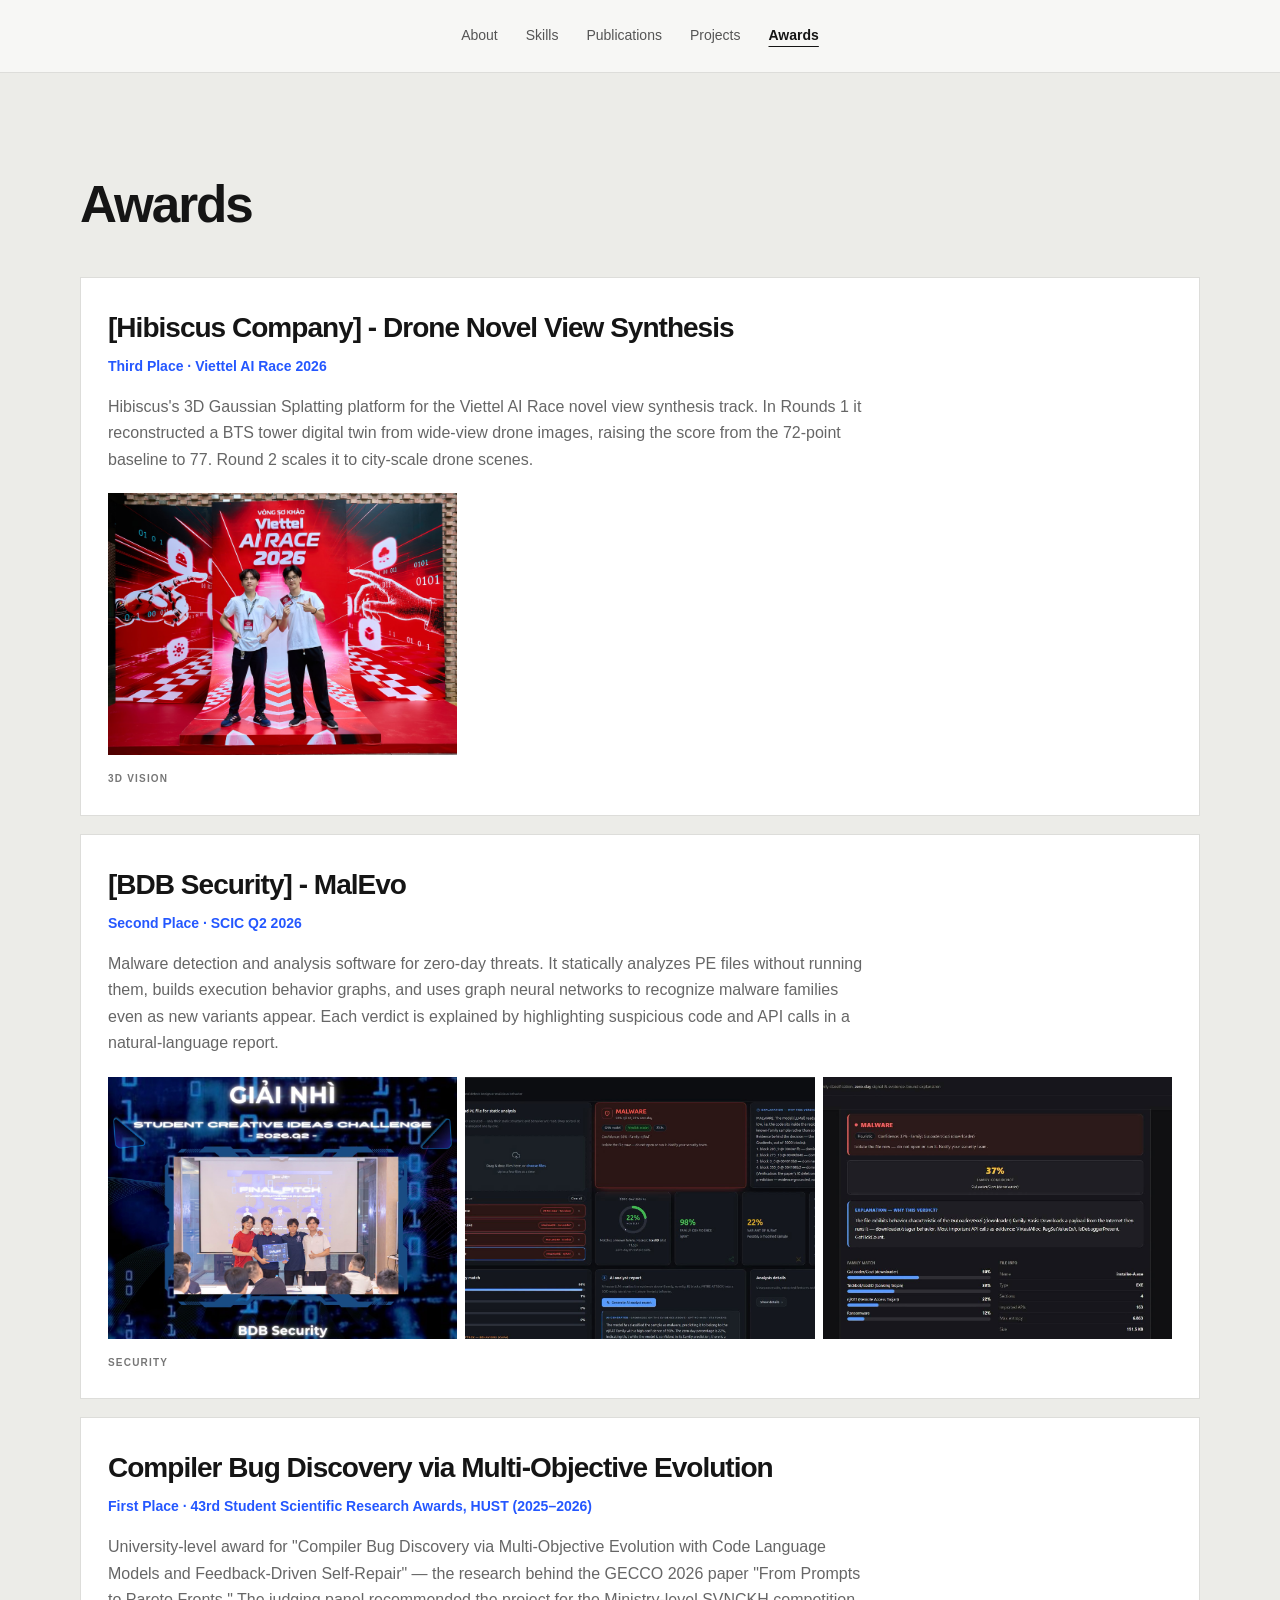
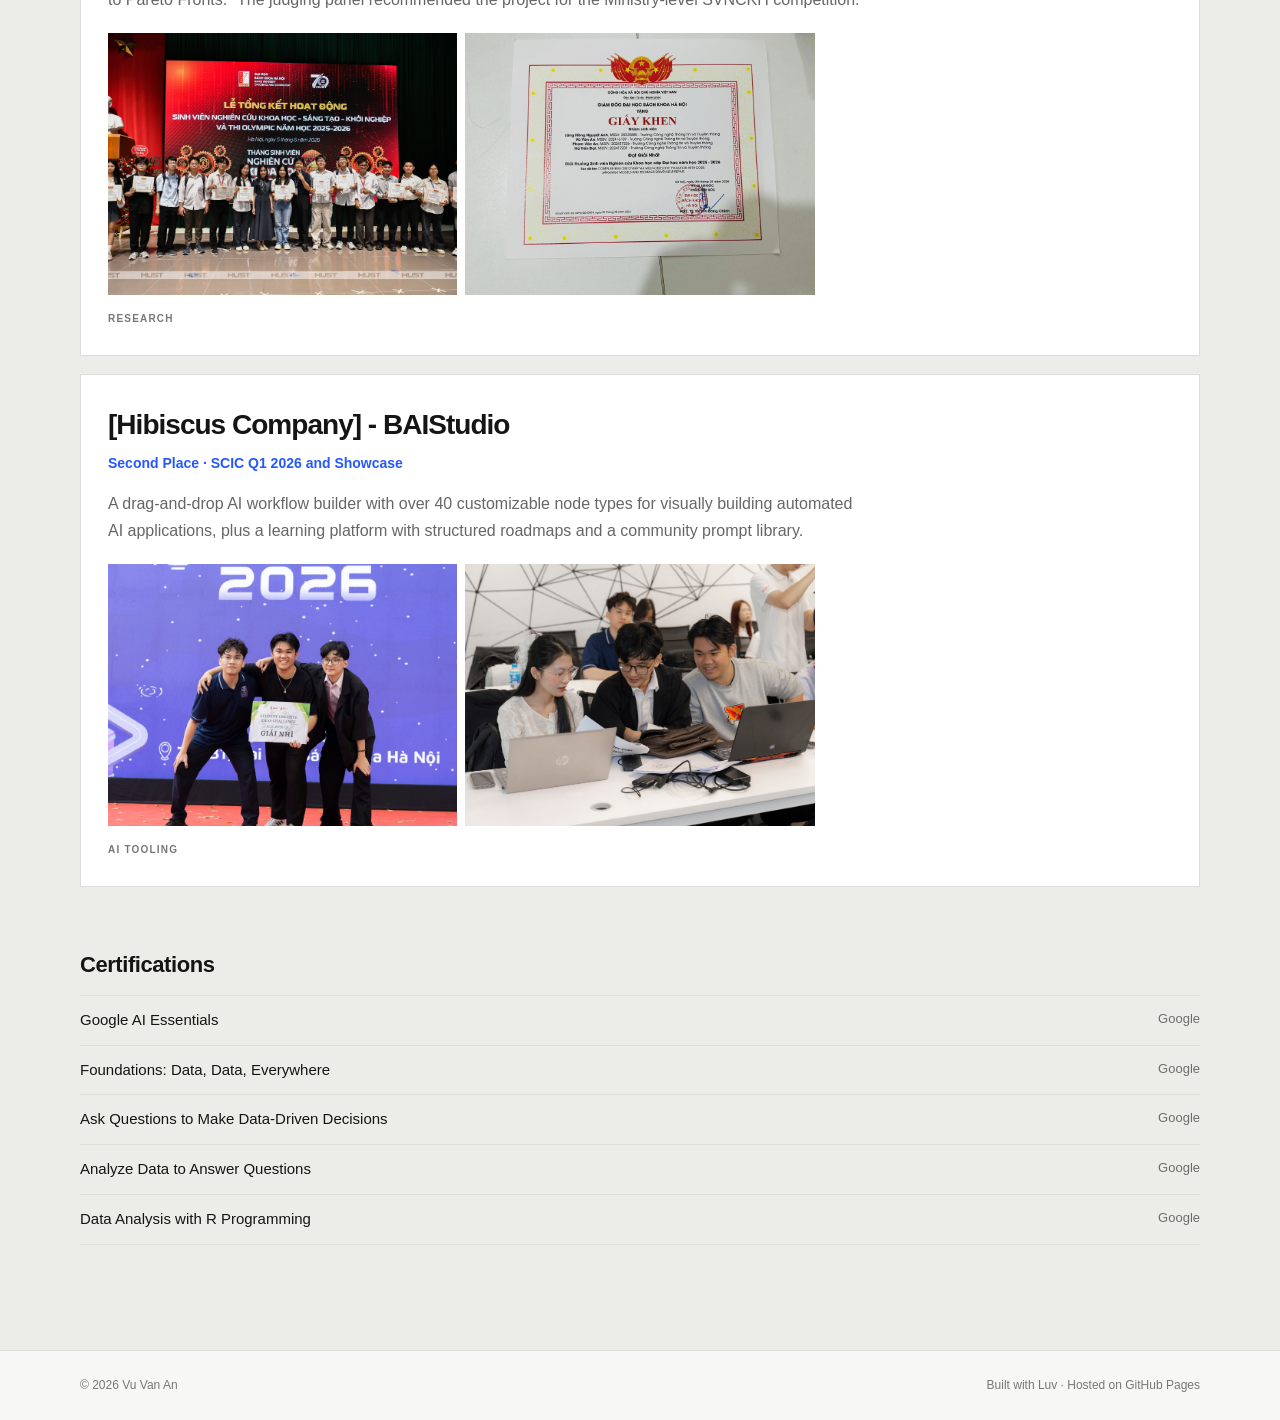
==== awards.html @ 570ce776 "16/09" ====
<!DOCTYPE html>
<html lang="en">
<head>
  <meta charset="UTF-8">
  <meta name="viewport" content="width=device-width, initial-scale=1.0">
  <meta name="description" content="Awards and competition results of Vu Van An.">
  <meta name="author" content="Vu Van An">
  <title>Awards — Vu Van An</title>
  <link rel="stylesheet" href="style.css">
  <script src="script.js" defer></script>
</head>
<body>
  <header class="site-header">
    <div class="container nav-wrap">
      <button class="nav-toggle" aria-label="Toggle navigation" aria-expanded="false" aria-controls="nav">☰</button>
      <nav class="nav" id="nav">
        <a href="index.html">About</a>
        <a href="skills.html">Skills</a>
        <a href="publications.html">Publications</a>
        <a href="projects.html">Projects</a>
        <a href="awards.html" aria-current="page">Awards</a>
      </nav>
    </div>
  </header>

  <main>
    <section class="alt-section" id="awards">
      <div class="container">
        <div class="section-heading">
          <h2>Awards</h2>
        </div>
        <div class="project-grid">
          <article class="project-card award-card">
            <div>
              <h3>[Hibiscus Company] - Drone Novel View Synthesis</h3>
              <p class="award">Third Place · Viettel AI Race 2026</p>
              <p>
                Hibiscus's 3D Gaussian Splatting platform for the Viettel AI Race
                novel view synthesis track. In Rounds 1 it reconstructed a BTS tower
                digital twin from wide-view drone images, raising the score from the
                72-point baseline to 77. Round 2 scales it to city-scale drone scenes.
              </p>
              <div class="award-gallery">
                <a href="assets/VAR/var-award.jpg" target="_blank" rel="noreferrer"><img src="assets/VAR/var-award.jpg" alt="Hibiscus Company team at the Viettel AI Race 2026 preliminary round" loading="lazy"></a>
              </div>
              <p class="award-tag">3D VISION</p>
            </div>
          </article>
          <article class="project-card award-card">
            <div>
              <h3>[BDB Security] - MalEvo</h3>
              <p class="award">Second Place · SCIC Q2 2026</p>
              <p>
                Malware detection and analysis software for zero-day threats. It
                statically analyzes PE files without running them, builds execution
                behavior graphs, and uses graph neural networks to recognize malware
                families even as new variants appear. Each verdict is explained by
                highlighting suspicious code and API calls in a natural-language report.
              </p>
              <div class="award-gallery">
                <a href="assets/MalEvo/763050922_2283160165846867_1742428368838067039_n.jpg" target="_blank" rel="noreferrer"><img src="assets/MalEvo/763050922_2283160165846867_1742428368838067039_n.jpg" alt="SCIC 2026 Q2 Second Place announcement for BDB Security" loading="lazy"></a>
                <a href="assets/MalEvo/762602543_1412405730940641_3702227602363634819_n.jpg" target="_blank" rel="noreferrer"><img src="assets/MalEvo/762602543_1412405730940641_3702227602363634819_n.jpg" alt="MalEvo dashboard showing a malware verdict, family match, and explanation" loading="lazy"></a>
                <a href="assets/MalEvo/763098585_4349172762063770_8529040585460592469_n.jpg" target="_blank" rel="noreferrer"><img src="assets/MalEvo/763098585_4349172762063770_8529040585460592469_n.jpg" alt="MalEvo file analysis view with family confidence and API-call evidence" loading="lazy"></a>
              </div>
              <p class="award-tag">SECURITY</p>
            </div>
          </article>
          <article class="project-card award-card">
            <div>
              <h3>Compiler Bug Discovery via Multi-Objective Evolution</h3>
              <p class="award">First Place · 43rd Student Scientific Research Awards, HUST (2025–2026)</p>
              <p>
                University-level award for "Compiler Bug Discovery via Multi-Objective
                Evolution with Code Language Models and Feedback-Driven Self-Repair" —
                the research behind the GECCO 2026 paper "From Prompts to Pareto Fronts."
                The judging panel recommended the project for the Ministry-level SVNCKH
                competition.
              </p>
              <div class="award-gallery">
                <a href="assets/SVNCKH/716571022_1353360066917840_2851237770165479344_n.jpg" target="_blank" rel="noreferrer"><img src="assets/SVNCKH/716571022_1353360066917840_2851237770165479344_n.jpg" alt="Award ceremony for HUST's 2025–2026 Student Scientific Research, Innovation and Startup program" loading="lazy"></a>
                <a href="assets/SVNCKH/svnckh-certificate.jpg" target="_blank" rel="noreferrer"><img src="assets/SVNCKH/svnckh-certificate.jpg" alt="First Place certificate from the 43rd HUST Student Scientific Research Awards" loading="lazy"></a>
              </div>
              <p class="award-tag">RESEARCH</p>
            </div>
          </article>
          <article class="project-card award-card">
            <div>
              <h3>[Hibiscus Company] - BAIStudio</h3>
              <p class="award">Second Place · SCIC Q1 2026 and Showcase</p>
              <p>
                A drag-and-drop AI workflow builder with over 40 customizable node
                types for visually building automated AI applications, plus a learning
                platform with structured roadmaps and a community prompt library.
              </p>
              <div class="award-gallery">
                <a href="assets/BaiStudio/658370476_919421867732420_9063744870353388504_n.jpg" target="_blank" rel="noreferrer"><img src="assets/BaiStudio/658370476_919421867732420_9063744870353388504_n.jpg" alt="Team holding the SCIC 2026 Q1 Second Place certificate" loading="lazy"></a>
                <a href="assets/BaiStudio/655761018_919422111065729_2312720826480741597_n.jpg" target="_blank" rel="noreferrer"><img src="assets/BaiStudio/655761018_919422111065729_2312720826480741597_n.jpg" alt="Team working on BAIStudio during SCIC 2026 Q1" loading="lazy"></a>
              </div>
              <p class="award-tag">AI TOOLING</p>
            </div>
          </article>
        </div>

        <div class="certs" id="certifications">
          <h3>Certifications</h3>
          <ul>
            <li>Google AI Essentials<span>Google</span></li>
            <li>Foundations: Data, Data, Everywhere<span>Google</span></li>
            <li>Ask Questions to Make Data-Driven Decisions<span>Google</span></li>
            <li>Analyze Data to Answer Questions<span>Google</span></li>
            <li>Data Analysis with R Programming<span>Google</span></li>
          </ul>
        </div>
      </div>
    </section>
  </main>

  <footer>
    <div class="container footer-wrap">
      <span>© 2026 Vu Van An</span>
      <span>Built with Luv · Hosted on GitHub Pages</span>
    </div>
  </footer>
</body>
</html>
---- style.css ----
:root {
  --bg: #f7f7f5;
  --surface: #ffffff;
  --text: #151515;
  --muted: #6d6d6d;
  --line: #ddddda;
  --dark: #111111;
  --dark-muted: #a8a8a8;
  --accent: #2457ff;
  --max: 1120px;
}

* { box-sizing: border-box; }

html { scroll-behavior: smooth; }

body {
  margin: 0;
  background: var(--bg);
  color: var(--text);
  font-family: Inter, ui-sans-serif, -apple-system, BlinkMacSystemFont, "Segoe UI", sans-serif;
  line-height: 1.65;
  min-height: 100vh;
  display: flex;
  flex-direction: column;
}

main { flex: 1; }

a { color: inherit; }

.container {
  width: min(var(--max), calc(100% - 48px));
  margin: 0 auto;
}

.site-header {
  position: sticky;
  top: 0;
  z-index: 20;
  background: rgba(247,247,245,.94);
  backdrop-filter: blur(12px);
  border-bottom: 1px solid var(--line);
}

.nav-wrap {
  min-height: 72px;
  display: flex;
  align-items: center;
  justify-content: center;
}

.nav {
  display: flex;
  gap: 28px;
}

.nav a {
  color: #555;
  text-decoration: none;
  font-size: 14px;
  text-underline-offset: 6px;
  text-decoration-thickness: 2px;
}

.nav a:hover { color: var(--text); }

.nav a[aria-current="page"] {
  color: var(--text);
  font-weight: 700;
  text-decoration: underline;
}

.socials a:hover, .text-link:hover { color: var(--accent); }

.nav-toggle {
  display: none;
  border: 0;
  background: transparent;
  font-size: 22px;
}

.hero { padding: 70px 0; }

.hero-grid {
  display: grid;
  grid-template-columns: 280px 1fr;
  gap: 60px;
  align-items: start;
}

.intro { text-align: left; }

.intro h1 {
  font-size: clamp(32px, 4vw, 44px);
  letter-spacing: -.03em;
  margin: 0 0 8px;
}

.intro .role { margin: 3px 0; }
.intro .muted { margin: 3px 0 0; }

.intro .socials {
  margin-top: 20px;
  padding-top: 16px;
  border-top: 1px solid var(--line);
}

.intro .bio { margin-top: 28px; }

.section-label {
  font-size: 12px;
  font-weight: 800;
  letter-spacing: .16em;
  color: var(--accent);
  margin: 0 0 22px;
}

.socials, .paper-links {
  display: flex;
  flex-wrap: wrap;
  gap: 12px;
  align-items: center;
}

.button {
  display: inline-block;
  padding: 12px 18px;
  border: 1px solid var(--text);
  text-decoration: none;
  font-size: 14px;
  font-weight: 700;
  transition: .2s ease;
}

.button.primary { background: var(--text); color: white; }
.button.secondary { background: transparent; }
.button:hover { transform: translateY(-2px); }

.socials a {
  font-size: 13px;
  color: #666;
  text-decoration: none;
  font-weight: 600;
}

.avatar {
  display: block;
  width: 100%;
  aspect-ratio: 4 / 5;
  object-fit: cover;
  object-position: center 30%;
  background: #e9e9e5;
  border: 1px solid var(--line);
}

.muted { color: var(--muted); font-size: 14px; }

.text-link {
  color: var(--accent);
  text-decoration: none;
  font-weight: 700;
  font-size: 14px;
}

section { padding: 105px 0; }

.section-grid {
  display: grid;
  gap: 36px;
}

.section-grid h2, .section-heading h2 {
  font-size: clamp(34px, 4vw, 52px);
  line-height: 1.05;
  letter-spacing: -.04em;
  margin: 0;
}

.prose {
  font-size: 18px;
  color: #555;
  max-width: 700px;
}

.dark-section {
  background: var(--dark);
  color: white;
}

.dark-section .section-label { color: #8fa7ff; }

.section-heading {
  display: flex;
  align-items: end;
  justify-content: space-between;
  gap: 30px;
  margin-bottom: 45px;
}

.section-heading > p { color: var(--dark-muted); }

.research-grid {
  display: grid;
  gap: 1px;
  background: #333;
}

.research-card {
  padding: 34px;
  background: var(--dark);
  border: 1px solid #292929;
}

.research-card h3 {
  font-size: 27px;
  margin: 0 0 13px;
  letter-spacing: -.025em;
}

.research-card p { color: #aaa; max-width: 720px; }

.tags { display: flex; gap: 8px; margin-top: 24px; flex-wrap: wrap; }
.tags span {
  border: 1px solid var(--line);
  background: var(--surface);
  color: #666;
  padding: 4px 8px;
  font-size: 11px;
}
.dark-section .tags span { border-color: #444; background: transparent; color: #aaa; }
.paper .tags { margin-top: 14px; }

.paper {
  display: grid;
  grid-template-columns: 90px 1fr;
  gap: 30px;
  padding: 34px 0;
  border-top: 1px solid var(--line);
}

.paper h3 {
  max-width: 820px;
  font-size: 23px;
  line-height: 1.3;
  margin: 0 0 9px;
}

.paper-year { font-weight: 800; color: var(--accent); }
.authors, .venue { margin: 5px 0; color: #666; }
.venue { font-size: 14px; }

.paper-links { margin-top: 18px; }
.paper-links a {
  font-size: 12px;
  font-weight: 800;
  border-bottom: 1px solid currentColor;
  text-decoration: none;
}

.alt-section { background: #ecece8; }

.award {
  color: var(--accent);
  font-size: 14px;
  font-weight: 700;
  margin: 8px 0;
}

.project-grid {
  display: grid;
  gap: 18px;
}

.project-card {
  padding: 27px;
  background: var(--surface);
  border: 1px solid var(--line);
  display: flex;
  flex-direction: column;
}

.project-card.award-card h3 { margin: 0 0 4px; }

.award-gallery {
  display: grid;
  grid-template-columns: repeat(3, 1fr);
  gap: 8px;
  margin-top: 20px;
}

.award-card .award-tag {
  margin: 16px 0 0;
  font-size: 10px;
  letter-spacing: .12em;
  font-weight: 800;
  color: #777;
}

.award-gallery img {
  display: block;
  width: 100%;
  aspect-ratio: 4 / 3;
  object-fit: cover;
  background: #e9e9e5;
  transition: opacity .2s ease;
}

.award-gallery a:hover img { opacity: .85; }

.certs { margin-top: 60px; }
.certs h3 { font-size: 22px; letter-spacing: -.02em; margin: 0 0 12px; }
.certs ul { list-style: none; margin: 0; padding: 0; border-top: 1px solid var(--line); }
.certs li {
  display: flex;
  justify-content: space-between;
  gap: 16px;
  padding: 12px 0;
  border-bottom: 1px solid var(--line);
  font-size: 15px;
}
.certs li span { color: var(--muted); font-size: 13px; white-space: nowrap; }

.project-top {
  display: flex;
  justify-content: space-between;
  font-size: 10px;
  letter-spacing: .12em;
  font-weight: 800;
  color: #777;
}

.project-card h3 { font-size: 28px; margin: 36px 0 12px; letter-spacing: -.035em; }
.project-card p { color: #666; max-width: 760px; }
.project-card .award { color: var(--accent); margin-top: 0; }.project-card a {
  margin-top: auto;
  color: var(--accent);
  text-decoration: none;
  font-weight: 750;
  font-size: 14px;
}

.timeline { border-top: 1px solid var(--line); }
.timeline-item {
  display: grid;
  grid-template-columns: 100px 1fr;
  gap: 20px;
  padding: 22px 0;
  border-bottom: 1px solid var(--line);
}
.timeline-item time { font-weight: 800; color: var(--accent); }
.timeline-item p { margin: 0; color: #555; }

#news .timeline-item {
  grid-template-columns: 80px 1fr;
  gap: 16px;
  padding: 14px 0;
}
#news .timeline-item time { font-size: 13px; }
#news .timeline-item p { font-size: 14.5px; line-height: 1.55; }

.block + .block { margin-top: 90px; }

.entry { grid-template-columns: 150px 1fr; }
.entry h3 { margin: 0; font-size: 19px; letter-spacing: -.01em; }
.entry .org { color: var(--muted); font-size: 14px; margin: 2px 0 10px; }
.entry ul { margin: 0; padding-left: 18px; color: #555; }
.entry li + li { margin-top: 4px; }

.cv-section {
  display: flex;
  flex-direction: column;
  align-items: flex-start;
  gap: 20px;
}
.cv-section h2 { font-size: clamp(38px, 5vw, 62px); margin: 0 0 15px; letter-spacing: -.045em; }
.cv-section p { color: #aaa; max-width: 620px; }

.button.light { color: white; border-color: #666; white-space: nowrap; }
.button.light:hover { background: white; color: black; }

.contact { text-align: center; }
.contact h2 { font-size: clamp(48px, 7vw, 82px); letter-spacing: -.055em; margin: 0 0 12px; }
.contact > p:not(.section-label) { color: #666; }
.email {
  display: inline-block;
  margin: 20px 0 25px;
  font-size: clamp(22px, 4vw, 34px);
  font-weight: 750;
  text-decoration: none;
  border-bottom: 2px solid currentColor;
}
.socials.large { justify-content: center; gap: 25px; }

footer {
  border-top: 1px solid var(--line);
  padding: 25px 0;
  font-size: 12px;
  color: #777;
}
.footer-wrap { display: flex; justify-content: space-between; gap: 20px; }

@media (max-width: 800px) {
  .container { width: min(var(--max), calc(100% - 32px)); }
  .nav-wrap { justify-content: flex-end; }
  .nav-toggle { display: block; }
  .nav {
    display: none;
    position: absolute;
    top: 72px;
    left: 0;
    right: 0;
    padding: 12px 16px;
    background: var(--bg);
    border-bottom: 1px solid var(--line);
    flex-direction: column;
    gap: 0;
  }
  .nav a { padding: 10px 0; }
  .nav.open { display: flex; }
  .hero { padding: 75px 0; }
  .hero-grid { grid-template-columns: 1fr; gap: 30px; }
  .avatar { max-width: 220px; }
  .paper { grid-template-columns: 1fr; gap: 8px; }
  .entry { grid-template-columns: 1fr; gap: 6px; }
  .award-gallery { grid-template-columns: repeat(2, 1fr); }
  .footer-wrap { flex-direction: column; }
}

@media (prefers-reduced-motion: reduce) {
  html { scroll-behavior: auto; }
  * { transition: none !important; }
}
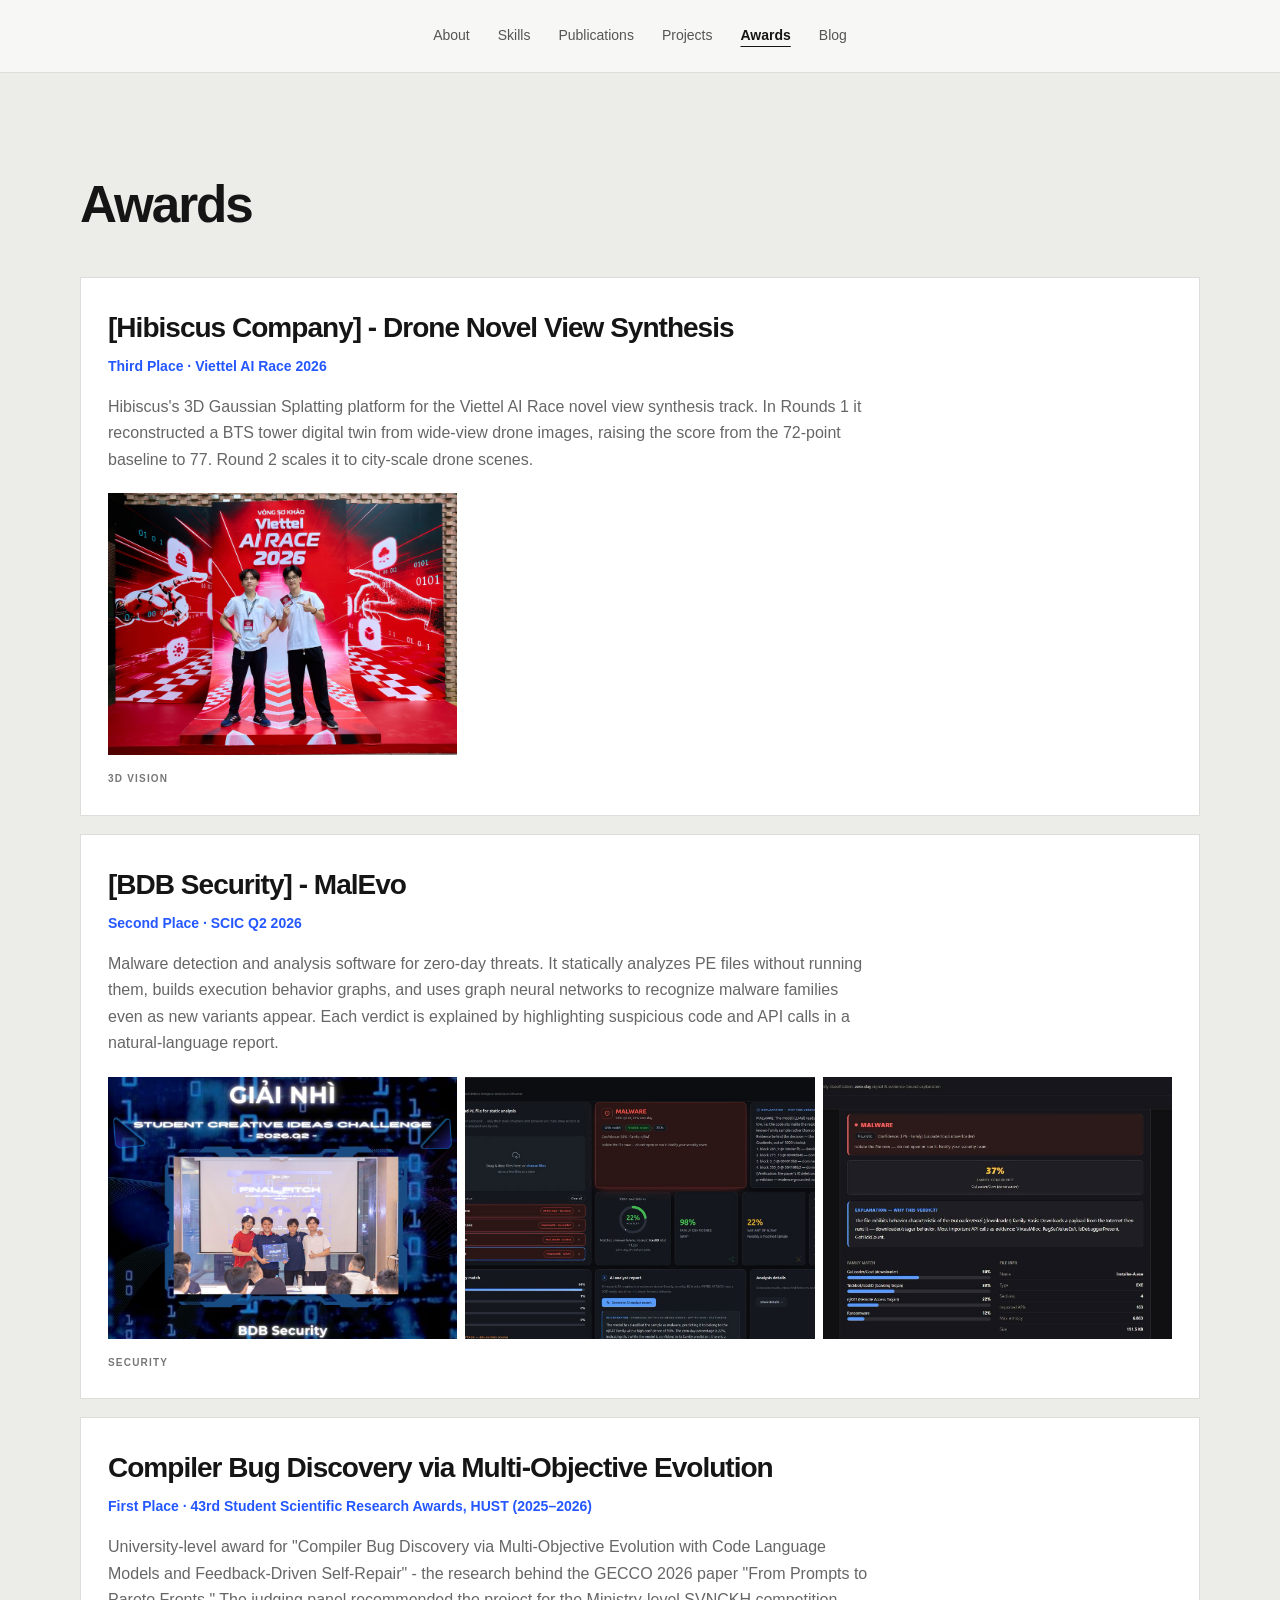
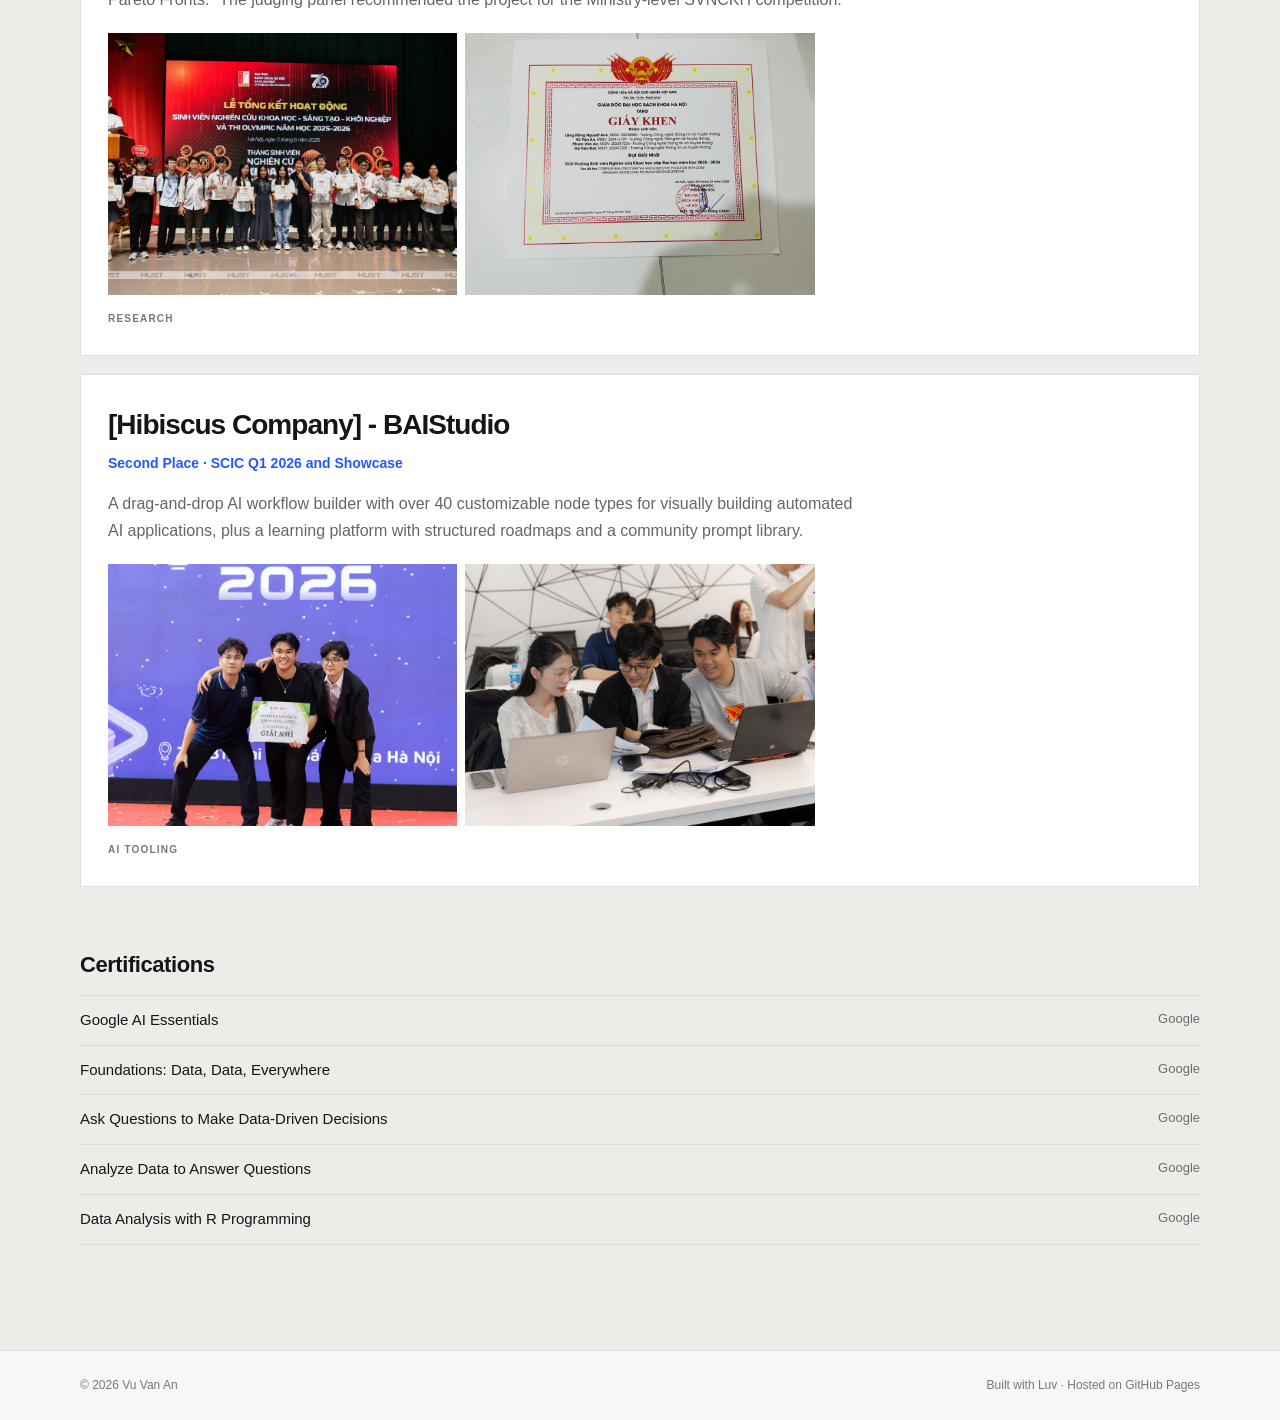
==== commit 42bc0fc2: "minor" ====
--- a/awards.html
+++ b/awards.html
@@ -5,7 +5,8 @@
   <meta name="viewport" content="width=device-width, initial-scale=1.0">
   <meta name="description" content="Awards and competition results of Vu Van An.">
   <meta name="author" content="Vu Van An">
-  <title>Awards — Vu Van An</title>
+  <title>Awards - Vu Van An</title>
+  <link rel="icon" href="navicon.png">
   <link rel="stylesheet" href="style.css">
   <script src="script.js" defer></script>
 </head>
@@ -19,6 +20,7 @@
         <a href="publications.html">Publications</a>
         <a href="projects.html">Projects</a>
         <a href="awards.html" aria-current="page">Awards</a>
+        <a href="blog.html">Blog</a>
       </nav>
     </div>
   </header>
@@ -71,7 +73,7 @@
               <p class="award">First Place · 43rd Student Scientific Research Awards, HUST (2025–2026)</p>
               <p>
                 University-level award for "Compiler Bug Discovery via Multi-Objective
-                Evolution with Code Language Models and Feedback-Driven Self-Repair" —
+                Evolution with Code Language Models and Feedback-Driven Self-Repair" -
                 the research behind the GECCO 2026 paper "From Prompts to Pareto Fronts."
                 The judging panel recommended the project for the Ministry-level SVNCKH
                 competition.
--- a/style.css
+++ b/style.css
@@ -92,21 +92,28 @@
 .intro { text-align: left; }
 
 .intro h1 {
-  font-size: clamp(32px, 4vw, 44px);
-  letter-spacing: -.03em;
-  margin: 0 0 8px;
-}
-
-.intro .role { margin: 3px 0; }
-.intro .muted { margin: 3px 0 0; }
+  font-size: 26px;
+  line-height: 1.2;
+  letter-spacing: -.02em;
+  margin: 0 0 6px;
+}
+
+.intro .role, .intro .muted { margin: 2px 0; font-size: 14px; }
 
 .intro .socials {
-  margin-top: 20px;
-  padding-top: 16px;
+  margin-top: 14px;
+  padding-top: 12px;
   border-top: 1px solid var(--line);
 }
-
-.intro .bio { margin-top: 28px; }
+.intro .socials a { font-size: 12.5px; }
+
+.intro .bio { margin-top: 16px; }
+.intro .bio p {
+  font-size: 14px;
+  line-height: 1.5;
+  margin: 0;
+}
+.intro .bio p + p { margin-top: 10px; }
 
 .section-label {
   font-size: 12px;
@@ -256,6 +263,18 @@
   font-weight: 800;
   border-bottom: 1px solid currentColor;
   text-decoration: none;
+}
+
+.post-link { color: inherit; text-decoration: none; }
+.post-link:hover { color: var(--accent); }
+
+.post-body { max-width: 700px; }
+.post-body .back-link { display: inline-block; margin-bottom: 30px; }
+.post-body h2 {
+  font-size: clamp(30px, 4vw, 42px);
+  line-height: 1.05;
+  letter-spacing: -.04em;
+  margin: 8px 0 30px;
 }
 
 .alt-section { background: #ecece8; }
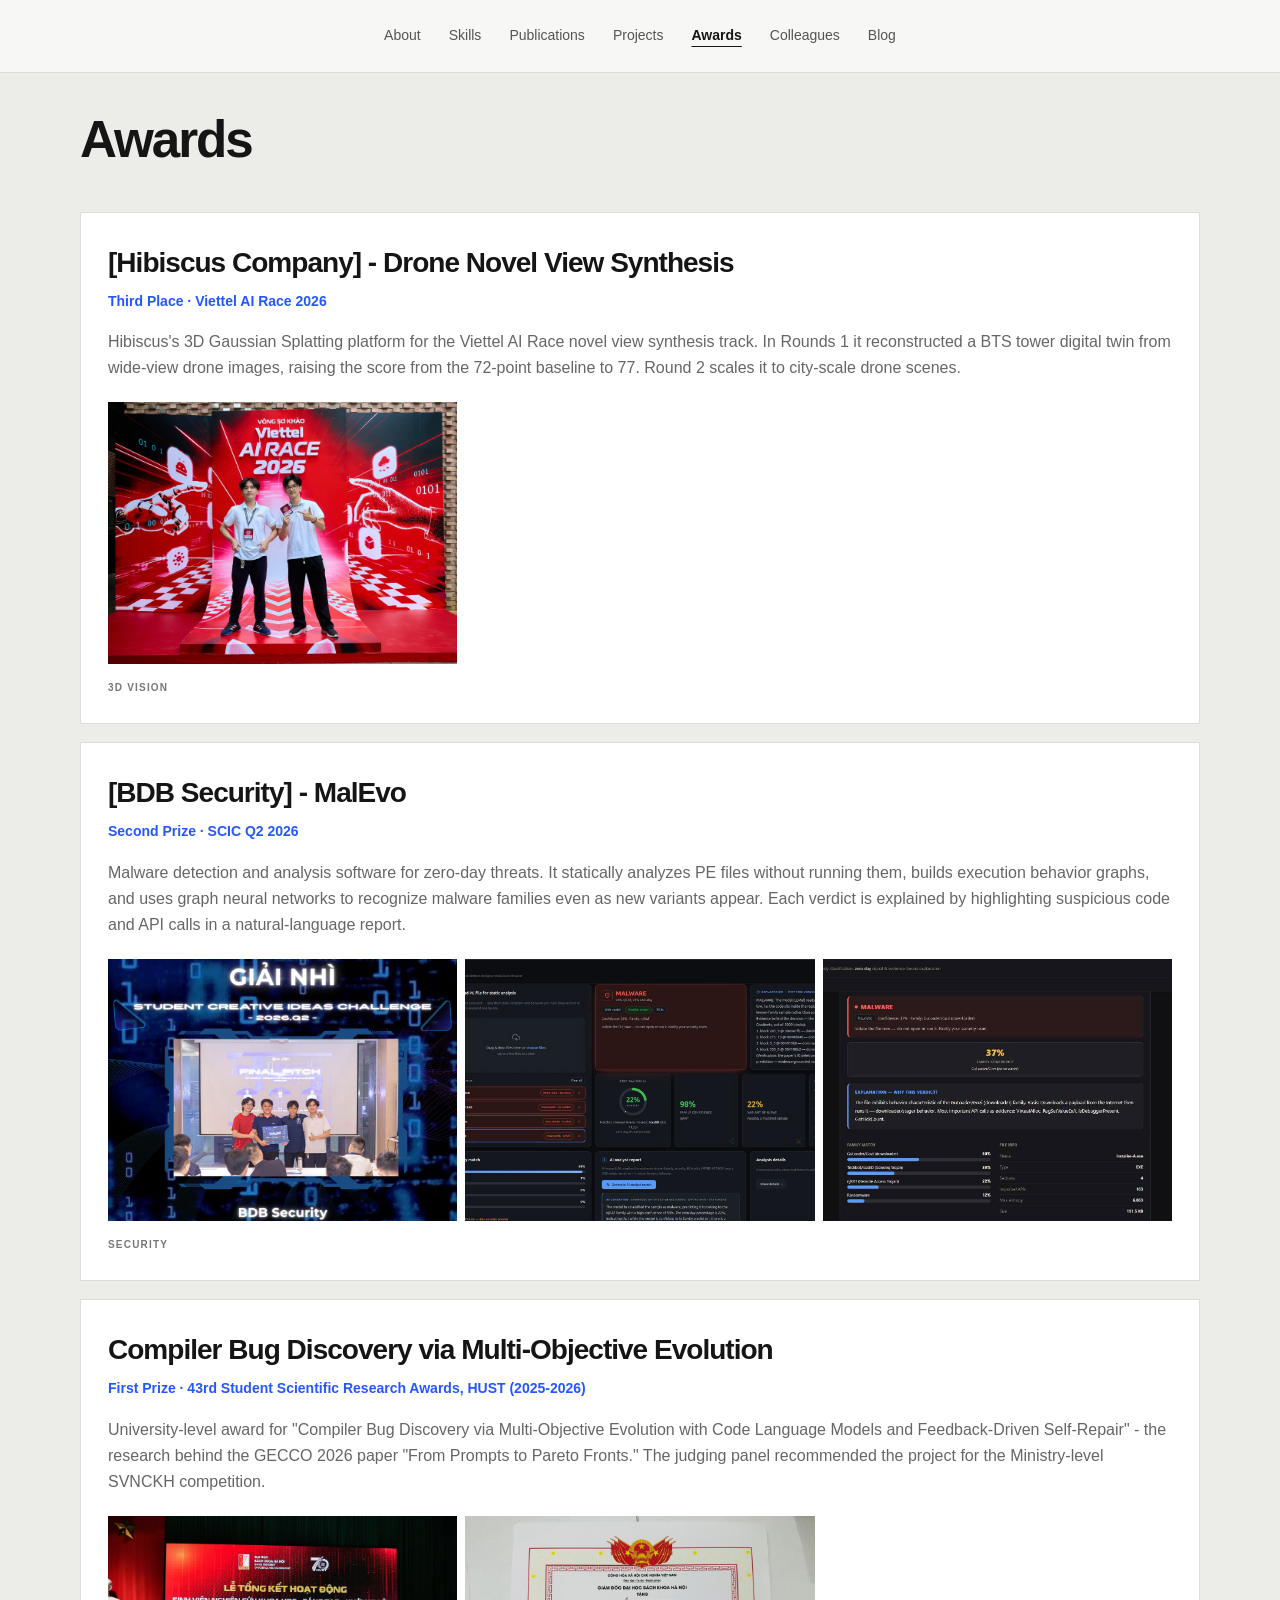
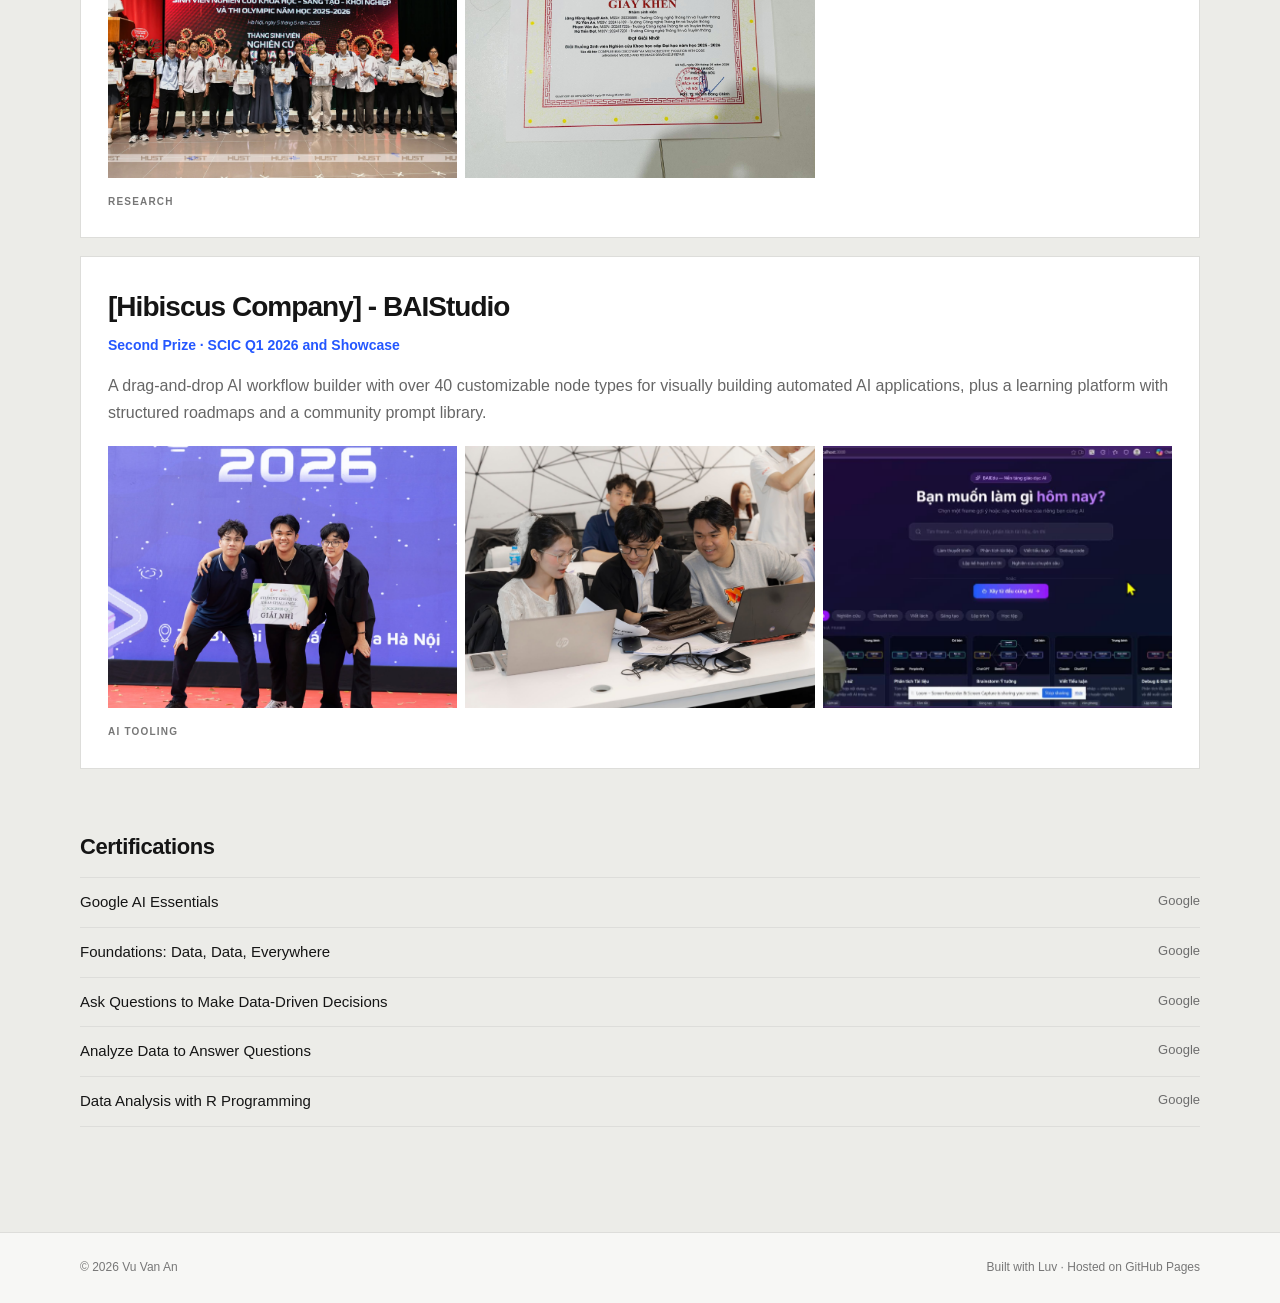
==== commit 27f22ea9: "Colleagues page and more" ====
--- a/awards.html
+++ b/awards.html
@@ -20,6 +20,7 @@
         <a href="publications.html">Publications</a>
         <a href="projects.html">Projects</a>
         <a href="awards.html" aria-current="page">Awards</a>
+        <a href="colleagues.html">Colleagues</a>
         <a href="blog.html">Blog</a>
       </nav>
     </div>
@@ -51,7 +52,7 @@
           <article class="project-card award-card">
             <div>
               <h3>[BDB Security] - MalEvo</h3>
-              <p class="award">Second Place · SCIC Q2 2026</p>
+              <p class="award">Second Prize · SCIC Q2 2026</p>
               <p>
                 Malware detection and analysis software for zero-day threats. It
                 statically analyzes PE files without running them, builds execution
@@ -70,7 +71,7 @@
           <article class="project-card award-card">
             <div>
               <h3>Compiler Bug Discovery via Multi-Objective Evolution</h3>
-              <p class="award">First Place · 43rd Student Scientific Research Awards, HUST (2025–2026)</p>
+              <p class="award">First Prize · 43rd Student Scientific Research Awards, HUST (2025-2026)</p>
               <p>
                 University-level award for "Compiler Bug Discovery via Multi-Objective
                 Evolution with Code Language Models and Feedback-Driven Self-Repair" -
@@ -79,7 +80,7 @@
                 competition.
               </p>
               <div class="award-gallery">
-                <a href="assets/SVNCKH/716571022_1353360066917840_2851237770165479344_n.jpg" target="_blank" rel="noreferrer"><img src="assets/SVNCKH/716571022_1353360066917840_2851237770165479344_n.jpg" alt="Award ceremony for HUST's 2025–2026 Student Scientific Research, Innovation and Startup program" loading="lazy"></a>
+                <a href="assets/SVNCKH/716571022_1353360066917840_2851237770165479344_n.jpg" target="_blank" rel="noreferrer"><img src="assets/SVNCKH/716571022_1353360066917840_2851237770165479344_n.jpg" alt="Award ceremony for HUST's 2025-2026 Student Scientific Research, Innovation and Startup program" loading="lazy"></a>
                 <a href="assets/SVNCKH/svnckh-certificate.jpg" target="_blank" rel="noreferrer"><img src="assets/SVNCKH/svnckh-certificate.jpg" alt="First Place certificate from the 43rd HUST Student Scientific Research Awards" loading="lazy"></a>
               </div>
               <p class="award-tag">RESEARCH</p>
@@ -88,7 +89,7 @@
           <article class="project-card award-card">
             <div>
               <h3>[Hibiscus Company] - BAIStudio</h3>
-              <p class="award">Second Place · SCIC Q1 2026 and Showcase</p>
+              <p class="award">Second Prize · SCIC Q1 2026 and Showcase</p>
               <p>
                 A drag-and-drop AI workflow builder with over 40 customizable node
                 types for visually building automated AI applications, plus a learning
@@ -97,6 +98,7 @@
               <div class="award-gallery">
                 <a href="assets/BaiStudio/658370476_919421867732420_9063744870353388504_n.jpg" target="_blank" rel="noreferrer"><img src="assets/BaiStudio/658370476_919421867732420_9063744870353388504_n.jpg" alt="Team holding the SCIC 2026 Q1 Second Place certificate" loading="lazy"></a>
                 <a href="assets/BaiStudio/655761018_919422111065729_2312720826480741597_n.jpg" target="_blank" rel="noreferrer"><img src="assets/BaiStudio/655761018_919422111065729_2312720826480741597_n.jpg" alt="Team working on BAIStudio during SCIC 2026 Q1" loading="lazy"></a>
+                <a href="assets/BaiStudio/Demo_BAIStu.png" target="_blank" rel="noreferrer"><img src="assets/BaiStudio/Demo_BAIStu.png" alt="BAIStudio demo showing a drag-and-drop AI workflow" loading="lazy"></a>
               </div>
               <p class="award-tag">AI TOOLING</p>
             </div>
--- a/style.css
+++ b/style.css
@@ -29,6 +29,8 @@
 
 a { color: inherit; }
 
+p { max-width: 100%; }
+
 .container {
   width: min(var(--max), calc(100% - 48px));
   margin: 0 auto;
@@ -80,7 +82,11 @@
   font-size: 22px;
 }
 
-.hero { padding: 70px 0; }
+.hero { padding: 40px 0 70px; }
+
+#experience, #publications, #projects, #awards, #blog, #post {
+  padding-top: 40px;
+}
 
 .hero-grid {
   display: grid;
@@ -187,7 +193,6 @@
 .prose {
   font-size: 18px;
   color: #555;
-  max-width: 700px;
 }
 
 .dark-section {
@@ -225,7 +230,7 @@
   letter-spacing: -.025em;
 }
 
-.research-card p { color: #aaa; max-width: 720px; }
+.research-card p { color: #aaa; }
 
 .tags { display: flex; gap: 8px; margin-top: 24px; flex-wrap: wrap; }
 .tags span {
@@ -268,6 +273,67 @@
 .post-link { color: inherit; text-decoration: none; }
 .post-link:hover { color: var(--accent); }
 
+.gallery-grid {
+  display: grid;
+  grid-template-columns: repeat(2, 1fr);
+  gap: 12px;
+}
+.gallery-item {
+  display: block;
+  border: 1px solid var(--line);
+}
+.gallery-item img {
+  display: block;
+  width: 100%;
+  aspect-ratio: 4 / 3;
+  object-fit: cover;
+  background: #e9e9e5;
+  transition: opacity .2s ease;
+}
+.gallery-item:hover img { opacity: .85; }
+
+body.lightbox-open { overflow: hidden; }
+
+.lightbox-overlay {
+  position: fixed;
+  inset: 0;
+  z-index: 1000;
+  display: flex;
+  align-items: center;
+  justify-content: center;
+  padding: 40px;
+  background: rgba(0, 0, 0, .88);
+  cursor: zoom-out;
+}
+.lightbox-overlay[hidden] { display: none; }
+
+.lightbox-overlay img {
+  display: block;
+  max-width: 100%;
+  max-height: 100%;
+  width: auto;
+  height: auto;
+  object-fit: contain;
+  cursor: default;
+  box-shadow: 0 30px 80px rgba(0, 0, 0, .5);
+}
+
+.lightbox-close {
+  position: absolute;
+  top: 20px;
+  right: 24px;
+  width: 40px;
+  height: 40px;
+  border: 1px solid rgba(255, 255, 255, .4);
+  background: transparent;
+  color: white;
+  font-size: 24px;
+  line-height: 1;
+  cursor: pointer;
+  transition: .2s ease;
+}
+.lightbox-close:hover { background: white; color: black; border-color: white; }
+
 .post-body { max-width: 700px; }
 .post-body .back-link { display: inline-block; margin-bottom: 30px; }
 .post-body h2 {
@@ -340,6 +406,57 @@
 }
 .certs li span { color: var(--muted); font-size: 13px; white-space: nowrap; }
 
+.intro-text { max-width: 640px; margin: -10px 0 0; }
+
+.people-group { margin-top: 60px; }
+.people-group:first-of-type { margin-top: 45px; }
+.people-group h3 { font-size: 22px; letter-spacing: -.02em; margin: 0 0 4px; }
+.people-group.certs h3 { margin-bottom: 12px; }
+.group-note { color: var(--muted); font-size: 14px; margin: 0 0 20px; }
+
+.hibiscus-grid {
+  display: grid;
+  grid-template-columns: 1fr 1fr;
+  gap: 40px;
+  align-items: start;
+}
+
+.people-photo img {
+  display: block;
+  width: 100%;
+  aspect-ratio: 4 / 3;
+  object-fit: cover;
+  border: 1px solid var(--line);
+  background: #e9e9e5;
+}
+
+.people-row {
+  display: flex;
+  flex-wrap: wrap;
+  gap: 10px;
+  list-style: none;
+  margin: 0;
+  padding: 0;
+}
+
+.hibiscus-names.certs { margin-top: 0; }
+
+.person-chip {
+  display: inline-flex;
+  align-items: baseline;
+  gap: 5px;
+  padding: 8px 14px;
+  border: 1px solid var(--line);
+  background: var(--surface);
+  color: inherit;
+  text-decoration: none;
+  font-size: 14px;
+  font-weight: 600;
+  transition: .2s ease;
+}
+.person-chip span { color: var(--muted); font-size: 12px; font-weight: 400; }
+.person-chip:hover { border-color: var(--accent); color: var(--accent); }
+
 .project-top {
   display: flex;
   justify-content: space-between;
@@ -350,7 +467,7 @@
 }
 
 .project-card h3 { font-size: 28px; margin: 36px 0 12px; letter-spacing: -.035em; }
-.project-card p { color: #666; max-width: 760px; }
+.project-card p { color: #666; }
 .project-card .award { color: var(--accent); margin-top: 0; }.project-card a {
   margin-top: auto;
   color: var(--accent);
@@ -393,10 +510,24 @@
   gap: 20px;
 }
 .cv-section h2 { font-size: clamp(38px, 5vw, 62px); margin: 0 0 15px; letter-spacing: -.045em; }
-.cv-section p { color: #aaa; max-width: 620px; }
+.cv-section p { color: #aaa; }
 
 .button.light { color: white; border-color: #666; white-space: nowrap; }
 .button.light:hover { background: white; color: black; }
+
+.button.outline { background: var(--dark); color: white; border-color: white; }
+.button.outline:hover { background: white; color: var(--dark); }
+
+.research-actions { margin-top: 45px; }
+
+.inline-link {
+  color: inherit;
+  text-decoration: underline;
+  text-decoration-color: var(--line);
+  text-underline-offset: 3px;
+}
+.inline-link:hover { color: var(--accent); text-decoration-color: currentColor; }
+.dark-section .inline-link, .contact .inline-link { text-decoration-color: #555; }
 
 .contact { text-align: center; }
 .contact h2 { font-size: clamp(48px, 7vw, 82px); letter-spacing: -.055em; margin: 0 0 12px; }
@@ -437,11 +568,12 @@
   }
   .nav a { padding: 10px 0; }
   .nav.open { display: flex; }
-  .hero { padding: 75px 0; }
+  .hero { padding: 40px 0 60px; }
   .hero-grid { grid-template-columns: 1fr; gap: 30px; }
   .avatar { max-width: 220px; }
   .paper { grid-template-columns: 1fr; gap: 8px; }
   .entry { grid-template-columns: 1fr; gap: 6px; }
+  .hibiscus-grid { grid-template-columns: 1fr; gap: 20px; }
   .award-gallery { grid-template-columns: repeat(2, 1fr); }
   .footer-wrap { flex-direction: column; }
 }
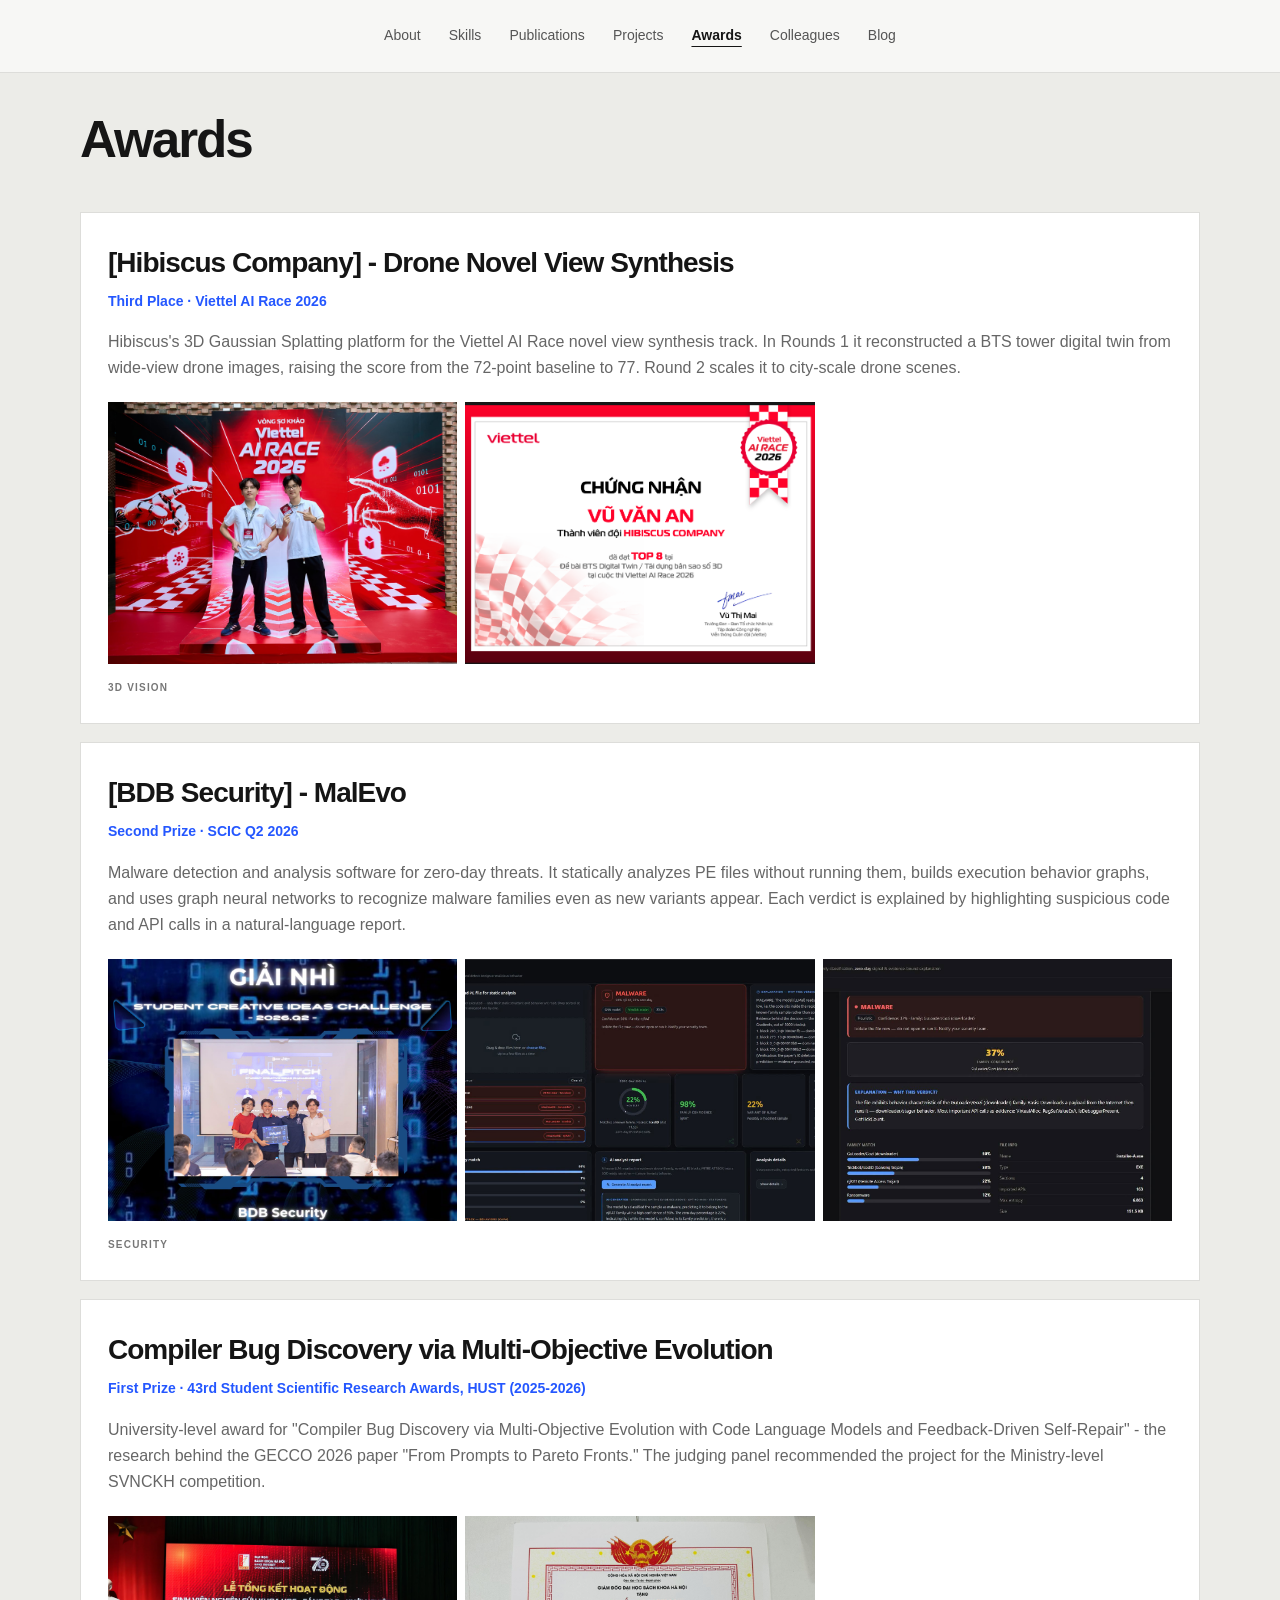
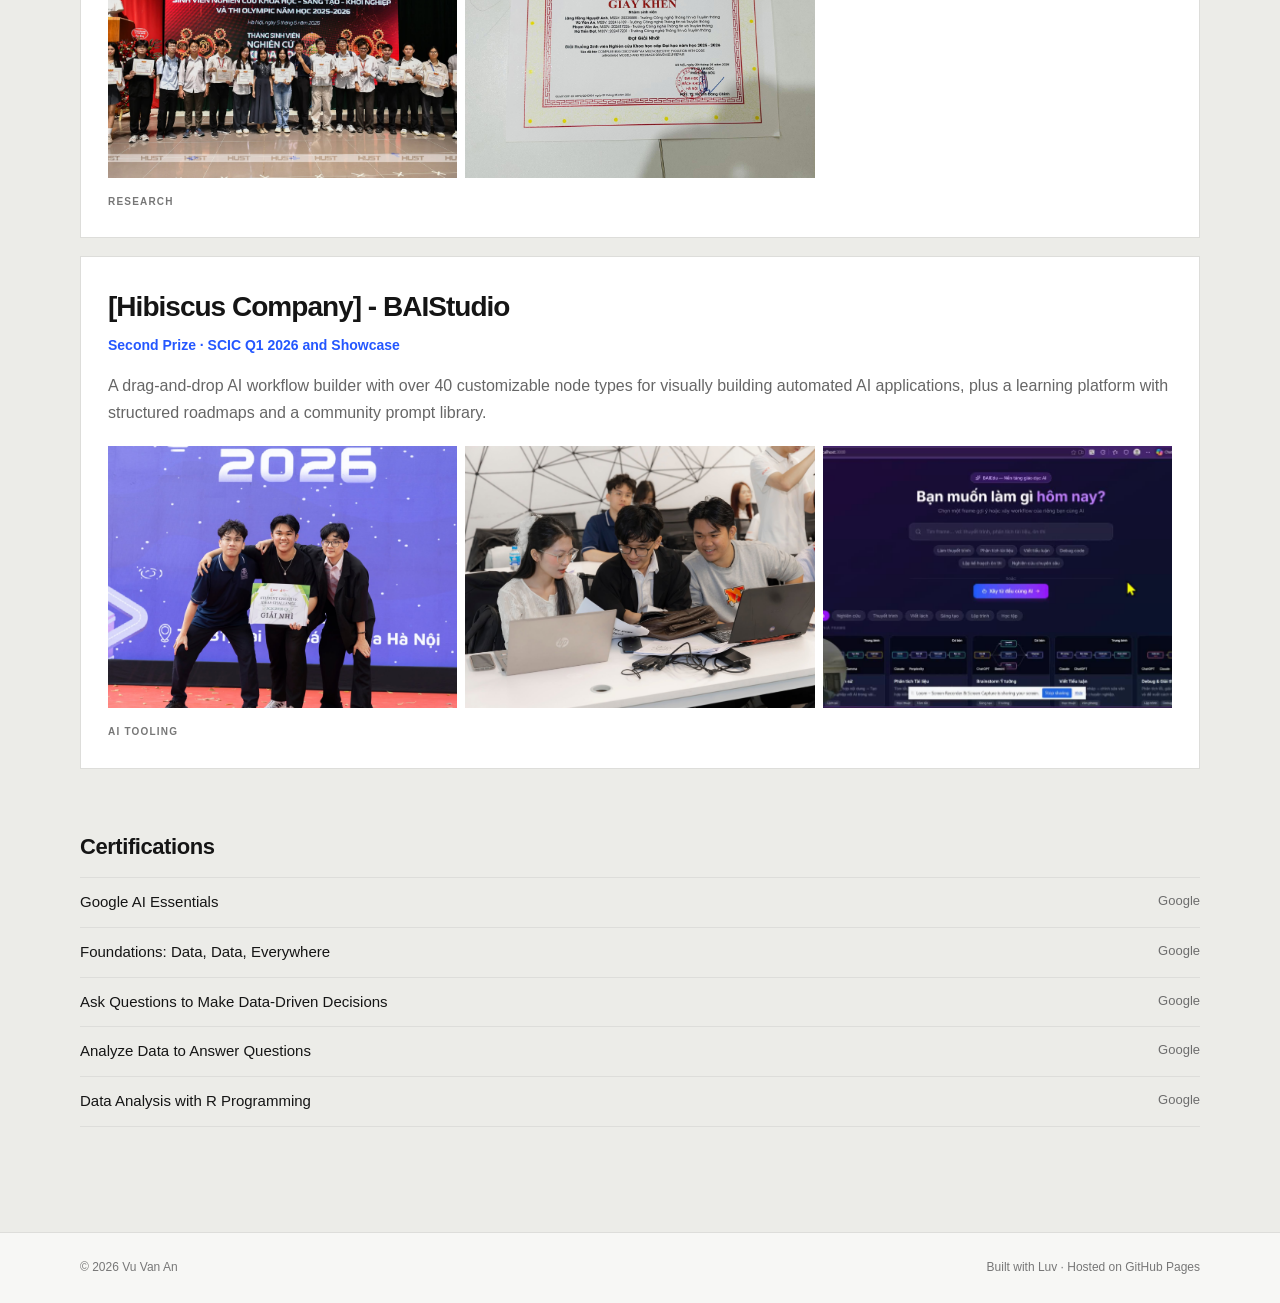
==== commit 037479ca: "0004" ====
--- a/awards.html
+++ b/awards.html
@@ -45,6 +45,7 @@
               </p>
               <div class="award-gallery">
                 <a href="assets/VAR/var-award.jpg" target="_blank" rel="noreferrer"><img src="assets/VAR/var-award.jpg" alt="Hibiscus Company team at the Viettel AI Race 2026 preliminary round" loading="lazy"></a>
+                <a href="assets/VAR/cert.png" target="_blank" rel="noreferrer"><img src="assets/VAR/cert.png" alt="Third Place certificate from the Viettel AI Race 2026" loading="lazy"></a>
               </div>
               <p class="award-tag">3D VISION</p>
             </div>
--- a/style.css
+++ b/style.css
@@ -363,6 +363,7 @@
   border: 1px solid var(--line);
   display: flex;
   flex-direction: column;
+  /* height: fit-content; */
 }
 
 .project-card.award-card h3 { margin: 0 0 4px; }
